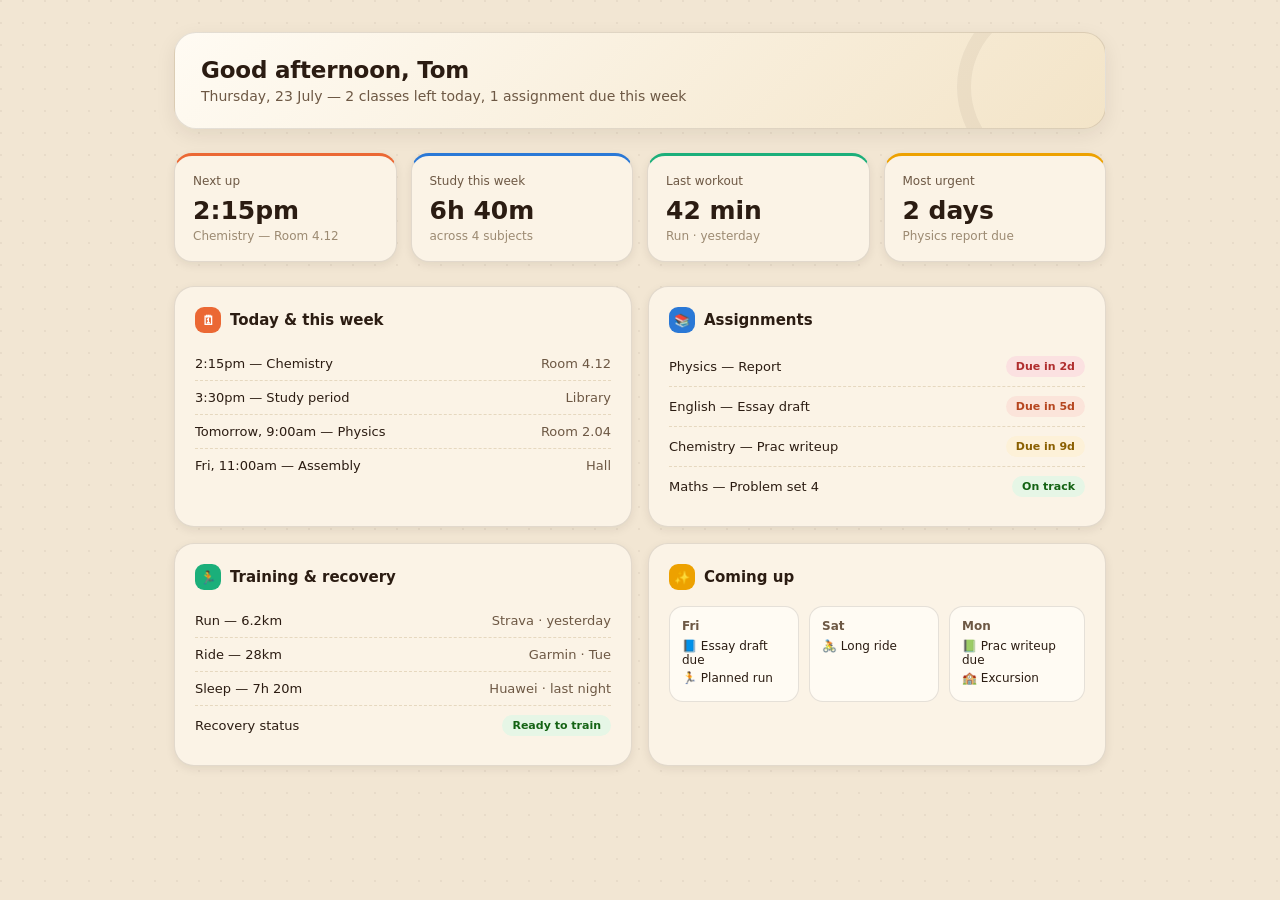
==== index.html @ a8276639 "Add files via upload" ====
<!DOCTYPE html>
<html lang="en">
<head>
<meta charset="UTF-8">
<meta name="viewport" content="width=device-width, initial-scale=1.0">
<title>Dashboard</title>
<style>
  :root {
    --font: system-ui, -apple-system, "Segoe UI", sans-serif;

    /* warm "coffee" neutrals */
    --page-plane: #f2e6d3;
    --surface-1: #fbf3e6;
    --surface-raised: #fffbf3;
    --text-primary: #2b1c12;   /* cocoa, not pure black */
    --text-secondary: #6d5844; /* mocha */
    --muted: #9c8a72;
    --gridline: #e6d8bf;
    --border: rgba(43,28,18,0.12);
    --shadow: rgba(43,28,18,0.08);

    /* kept exactly: category + urgency colour coding */
    --blue: #2a78d6;    /* study */
    --orange: #eb6834;  /* timetable */
    --aqua: #1baf7a;    /* training/health */
    --yellow: #eda100;  /* events */

    --good: #146314;      --good-bg: #e6f6e6;
    --warning: #8a5f00;   --warning-bg: #fdf1d8;
    --serious: #b6461f;   --serious-bg: #fbe4da;
    --critical: #b02e2e;  --critical-bg: #fbe1e1;
  }

  * { box-sizing: border-box; }

  body {
    margin: 0;
    font-family: var(--font);
    color: var(--text-primary);
    background-color: var(--page-plane);
    background-image:
      radial-gradient(circle at 1px 1px, rgba(43,28,18,0.05) 1px, transparent 0);
    background-size: 22px 22px;
  }

  .page { max-width: 980px; margin: 0 auto; padding: 32px 24px 60px; }

  /* header banner */
  .banner {
    position: relative;
    background: linear-gradient(135deg, var(--surface-raised) 0%, #f3e4c8 100%);
    border: 1px solid var(--border);
    border-radius: 22px;
    padding: 24px 26px;
    margin-bottom: 24px;
    overflow: hidden;
    box-shadow: 0 6px 20px var(--shadow);
  }
  .banner::after {
    content: "";
    position: absolute;
    right: -40px; top: -40px;
    width: 160px; height: 160px;
    border-radius: 50%;
    border: 14px solid rgba(43,28,18,0.05);
  }
  .banner h1 { font-size: 23px; margin: 0 0 5px; letter-spacing: -0.2px; }
  .banner p { margin: 0; color: var(--text-secondary); font-size: 14px; }

  /* stat tiles */
  .stat-row {
    display: grid;
    grid-template-columns: repeat(4, 1fr);
    gap: 14px;
    margin-bottom: 24px;
  }
  .stat-tile {
    background: var(--surface-1);
    border: 1px solid var(--border);
    border-radius: 18px;
    padding: 18px;
    box-shadow: 0 3px 10px var(--shadow);
    border-top: 3px solid var(--accent);
  }
  .stat-tile.study { --accent: var(--blue); }
  .stat-tile.timetable { --accent: var(--orange); }
  .stat-tile.training { --accent: var(--aqua); }
  .stat-tile.events { --accent: var(--yellow); }

  .stat-tile .label { font-size: 12px; color: var(--text-secondary); margin-bottom: 8px; }
  .stat-tile .value { font-size: 25px; font-weight: 650; }
  .stat-tile .sub { font-size: 12px; color: var(--muted); margin-top: 4px; }

  /* section cards */
  .grid { display: grid; grid-template-columns: 1fr 1fr; gap: 16px; }
  .card {
    background: var(--surface-1);
    border: 1px solid var(--border);
    border-radius: 20px;
    padding: 20px;
    box-shadow: 0 3px 10px var(--shadow);
  }
  .card h2 {
    font-size: 15px;
    margin: 0 0 14px;
    display: flex;
    align-items: center;
    gap: 9px;
  }
  .icon-chip {
    width: 26px; height: 26px;
    border-radius: 9px;
    display: flex; align-items: center; justify-content: center;
    font-size: 13px;
    color: #fff;
    background: var(--chip-color);
    flex-shrink: 0;
  }
  .card.timetable .icon-chip { --chip-color: var(--orange); }
  .card.study .icon-chip { --chip-color: var(--blue); }
  .card.training .icon-chip { --chip-color: var(--aqua); }
  .card.upcoming .icon-chip { --chip-color: var(--yellow); }

  .row {
    display: flex; justify-content: space-between; align-items: center;
    padding: 9px 0;
    border-bottom: 1px dashed var(--gridline);
    font-size: 13px;
  }
  .row:last-child { border-bottom: none; }
  .row .meta { color: var(--text-secondary); }

  .badge {
    font-size: 11px;
    font-weight: 700;
    padding: 4px 10px;
    border-radius: 999px;
    white-space: nowrap;
  }
  .badge.good { color: var(--good); background: var(--good-bg); }
  .badge.warning { color: var(--warning); background: var(--warning-bg); }
  .badge.serious { color: var(--serious); background: var(--serious-bg); }
  .badge.critical { color: var(--critical); background: var(--critical-bg); }

  .upcoming-strip { display: flex; gap: 10px; overflow-x: auto; margin-top: 16px; }
  .upcoming-day {
    background: var(--surface-raised);
    border: 1px solid var(--border);
    border-radius: 14px;
    padding: 12px;
    min-width: 130px;
  }
  .upcoming-day .d { font-size: 12px; color: var(--text-secondary); margin-bottom: 6px; font-weight: 600; }
  .upcoming-day .item { font-size: 12px; margin-bottom: 4px; display: flex; gap: 6px; align-items: center; }

  @media (max-width: 720px) {
    .stat-row { grid-template-columns: repeat(2, 1fr); }
    .grid { grid-template-columns: 1fr; }
  }
</style>
</head>
<body>

<div class="page">

  <div class="banner">
    <h1>Good afternoon, Tom</h1>
    <p>Thursday, 23 July — 2 classes left today, 1 assignment due this week</p>
  </div>

  <div class="stat-row">
    <div class="stat-tile timetable">
      <div class="label">Next up</div>
      <div class="value">2:15pm</div>
      <div class="sub">Chemistry — Room 4.12</div>
    </div>
    <div class="stat-tile study">
      <div class="label">Study this week</div>
      <div class="value">6h 40m</div>
      <div class="sub">across 4 subjects</div>
    </div>
    <div class="stat-tile training">
      <div class="label">Last workout</div>
      <div class="value">42 min</div>
      <div class="sub">Run · yesterday</div>
    </div>
    <div class="stat-tile events">
      <div class="label">Most urgent</div>
      <div class="value">2 days</div>
      <div class="sub">Physics report due</div>
    </div>
  </div>

  <div class="grid">
    <div class="card timetable">
      <h2><span class="icon-chip">🗓</span> Today &amp; this week</h2>
      <div class="row"><span>2:15pm — Chemistry</span><span class="meta">Room 4.12</span></div>
      <div class="row"><span>3:30pm — Study period</span><span class="meta">Library</span></div>
      <div class="row"><span>Tomorrow, 9:00am — Physics</span><span class="meta">Room 2.04</span></div>
      <div class="row"><span>Fri, 11:00am — Assembly</span><span class="meta">Hall</span></div>
    </div>

    <div class="card study">
      <h2><span class="icon-chip">📚</span> Assignments</h2>
      <div class="row"><span>Physics — Report</span><span class="badge critical">Due in 2d</span></div>
      <div class="row"><span>English — Essay draft</span><span class="badge serious">Due in 5d</span></div>
      <div class="row"><span>Chemistry — Prac writeup</span><span class="badge warning">Due in 9d</span></div>
      <div class="row"><span>Maths — Problem set 4</span><span class="badge good">On track</span></div>
    </div>

    <div class="card training">
      <h2><span class="icon-chip">🏃</span> Training &amp; recovery</h2>
      <div class="row"><span>Run — 6.2km</span><span class="meta">Strava · yesterday</span></div>
      <div class="row"><span>Ride — 28km</span><span class="meta">Garmin · Tue</span></div>
      <div class="row"><span>Sleep — 7h 20m</span><span class="meta">Huawei · last night</span></div>
      <div class="row"><span>Recovery status</span><span class="badge good">Ready to train</span></div>
    </div>

    <div class="card upcoming">
      <h2><span class="icon-chip">✨</span> Coming up</h2>
      <div class="upcoming-strip">
        <div class="upcoming-day">
          <div class="d">Fri</div>
          <div class="item">📘 Essay draft due</div>
          <div class="item">🏃 Planned run</div>
        </div>
        <div class="upcoming-day">
          <div class="d">Sat</div>
          <div class="item">🚴 Long ride</div>
        </div>
        <div class="upcoming-day">
          <div class="d">Mon</div>
          <div class="item">📗 Prac writeup due</div>
          <div class="item">🏫 Excursion</div>
        </div>
      </div>
    </div>
  </div>

</div>

</body>
</html>
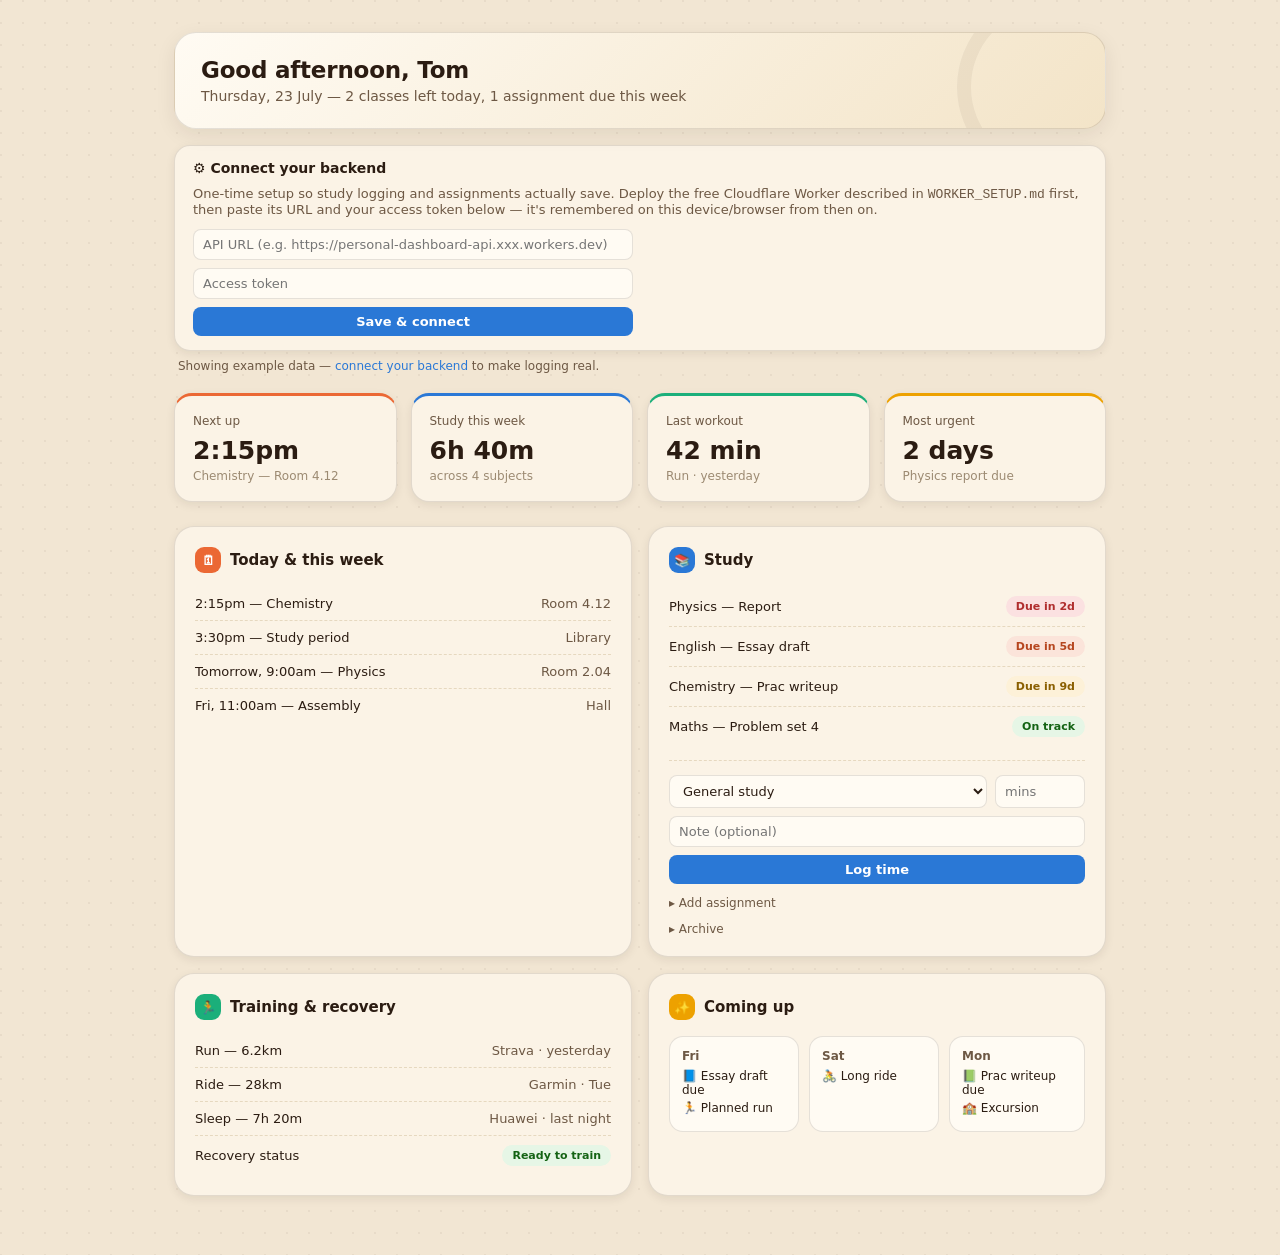
==== commit 69ae3f48: "Add files via upload" ====
--- a/index.html
+++ b/index.html
@@ -52,7 +52,7 @@
     border: 1px solid var(--border);
     border-radius: 22px;
     padding: 24px 26px;
-    margin-bottom: 24px;
+    margin-bottom: 16px;
     overflow: hidden;
     box-shadow: 0 6px 20px var(--shadow);
   }
@@ -66,6 +66,21 @@
   }
   .banner h1 { font-size: 23px; margin: 0 0 5px; letter-spacing: -0.2px; }
   .banner p { margin: 0; color: var(--text-secondary); font-size: 14px; }
+
+  /* connect panel */
+  #connectPanel {
+    background: var(--surface-1);
+    border: 1px solid var(--border);
+    border-radius: 16px;
+    padding: 14px 18px;
+    margin-bottom: 8px;
+    box-shadow: 0 3px 10px var(--shadow);
+  }
+  #connectPanel summary { cursor: pointer; font-size: 14px; font-weight: 650; list-style: none; }
+  #connectPanel summary::-webkit-details-marker { display: none; }
+  #connectPanel[open] summary { margin-bottom: 10px; }
+  #connectStatus { font-size: 12px; color: var(--text-secondary); margin: 0 4px 20px; }
+  #connectStatus a { color: var(--blue); cursor: pointer; }
 
   /* stat tiles */
   .stat-row {
@@ -126,6 +141,7 @@
     padding: 9px 0;
     border-bottom: 1px dashed var(--gridline);
     font-size: 13px;
+    gap: 10px;
   }
   .row:last-child { border-bottom: none; }
   .row .meta { color: var(--text-secondary); }
@@ -153,6 +169,48 @@
   .upcoming-day .d { font-size: 12px; color: var(--text-secondary); margin-bottom: 6px; font-weight: 600; }
   .upcoming-day .item { font-size: 12px; margin-bottom: 4px; display: flex; gap: 6px; align-items: center; }
 
+  /* forms (log time, add assignment, connect panel) */
+  input[type="text"], input[type="number"], input[type="date"], input[type="password"], select {
+    padding: 7px 9px;
+    border-radius: 8px;
+    border: 1px solid var(--border);
+    font-family: var(--font);
+    font-size: 13px;
+    background: var(--surface-raised);
+    color: var(--text-primary);
+  }
+  button {
+    padding: 7px 12px;
+    border-radius: 8px;
+    border: none;
+    background: var(--blue);
+    color: #fff;
+    font-family: var(--font);
+    font-size: 13px;
+    font-weight: 650;
+    cursor: pointer;
+  }
+  .mini-btn { background: transparent; padding: 2px 4px; font-size: 13px; }
+
+  .mini-form {
+    display: flex; flex-direction: column; gap: 8px;
+    margin-top: 14px; padding-top: 14px;
+    border-top: 1px dashed var(--gridline);
+  }
+  .mini-form-row { display: flex; gap: 8px; }
+  .mini-form-row select { flex: 1; }
+  .mini-form-row input[type="number"] { width: 90px; flex: none; }
+  .mini-form input[type="text"] { width: 100%; }
+
+  details.inline-toggle summary {
+    cursor: pointer; font-size: 12px; color: var(--text-secondary);
+    margin-top: 12px; list-style: none;
+  }
+  details.inline-toggle summary::-webkit-details-marker { display: none; }
+  details.inline-toggle summary::before { content: "▸ "; }
+  details.inline-toggle[open] summary::before { content: "▾ "; }
+  details.inline-toggle .row { font-size: 12px; }
+
   @media (max-width: 720px) {
     .stat-row { grid-template-columns: repeat(2, 1fr); }
     .grid { grid-template-columns: 1fr; }
@@ -167,6 +225,21 @@
     <h1>Good afternoon, Tom</h1>
     <p>Thursday, 23 July — 2 classes left today, 1 assignment due this week</p>
   </div>
+
+  <details id="connectPanel">
+    <summary>⚙ Connect your backend</summary>
+    <p style="font-size:13px;color:var(--text-secondary);margin:0 0 12px;">
+      One-time setup so study logging and assignments actually save. Deploy the free
+      Cloudflare Worker described in <code>WORKER_SETUP.md</code> first, then paste its URL and your
+      access token below — it's remembered on this device/browser from then on.
+    </p>
+    <div style="display:flex;flex-direction:column;gap:8px;max-width:440px;">
+      <input id="apiUrlInput" type="text" placeholder="API URL (e.g. https://personal-dashboard-api.xxx.workers.dev)">
+      <input id="apiTokenInput" type="password" placeholder="Access token">
+      <button type="button" onclick="saveConnection()">Save &amp; connect</button>
+    </div>
+  </details>
+  <div id="connectStatus">Showing example data — open "Connect your backend" above once it's deployed.</div>
 
   <div class="stat-row">
     <div class="stat-tile timetable">
@@ -176,8 +249,8 @@
     </div>
     <div class="stat-tile study">
       <div class="label">Study this week</div>
-      <div class="value">6h 40m</div>
-      <div class="sub">across 4 subjects</div>
+      <div class="value" id="studyWeekValue">6h 40m</div>
+      <div class="sub" id="studyWeekSub">across 4 subjects</div>
     </div>
     <div class="stat-tile training">
       <div class="label">Last workout</div>
@@ -186,8 +259,8 @@
     </div>
     <div class="stat-tile events">
       <div class="label">Most urgent</div>
-      <div class="value">2 days</div>
-      <div class="sub">Physics report due</div>
+      <div class="value" id="urgentValue">2 days</div>
+      <div class="sub" id="urgentSub">Physics report due</div>
     </div>
   </div>
 
@@ -201,11 +274,39 @@
     </div>
 
     <div class="card study">
-      <h2><span class="icon-chip">📚</span> Assignments</h2>
-      <div class="row"><span>Physics — Report</span><span class="badge critical">Due in 2d</span></div>
-      <div class="row"><span>English — Essay draft</span><span class="badge serious">Due in 5d</span></div>
-      <div class="row"><span>Chemistry — Prac writeup</span><span class="badge warning">Due in 9d</span></div>
-      <div class="row"><span>Maths — Problem set 4</span><span class="badge good">On track</span></div>
+      <h2><span class="icon-chip">📚</span> Study</h2>
+      <div id="assignmentsList">
+        <div class="row"><span>Physics — Report</span><span class="badge critical">Due in 2d</span></div>
+        <div class="row"><span>English — Essay draft</span><span class="badge serious">Due in 5d</span></div>
+        <div class="row"><span>Chemistry — Prac writeup</span><span class="badge warning">Due in 9d</span></div>
+        <div class="row"><span>Maths — Problem set 4</span><span class="badge good">On track</span></div>
+      </div>
+
+      <form id="logForm" class="mini-form">
+        <div class="mini-form-row">
+          <select id="logAssignment"><option value="">General study</option></select>
+          <input id="logMinutes" type="number" min="1" placeholder="mins">
+        </div>
+        <input id="logNote" type="text" placeholder="Note (optional)">
+        <button type="submit">Log time</button>
+      </form>
+
+      <details class="inline-toggle">
+        <summary>Add assignment</summary>
+        <form id="newAssignmentForm" class="mini-form" style="border-top:none;padding-top:0;margin-top:8px;">
+          <input id="newSubject" type="text" placeholder="Subject">
+          <input id="newTitle" type="text" placeholder="Title">
+          <input id="newDue" type="date">
+          <button type="submit">Add assignment</button>
+        </form>
+      </details>
+
+      <details class="inline-toggle">
+        <summary id="archiveToggle">Archive</summary>
+        <div id="archiveList">
+          <div class="row"><span class="meta">Connect your backend to see archived assignments.</span></div>
+        </div>
+      </details>
     </div>
 
     <div class="card training">
@@ -239,5 +340,174 @@
 
 </div>
 
+<script>
+  const LS_URL = 'dashApiUrl';
+  const LS_TOKEN = 'dashApiToken';
+
+  const getApiUrl = () => localStorage.getItem(LS_URL) || '';
+  const getApiToken = () => localStorage.getItem(LS_TOKEN) || '';
+
+  function saveConnection() {
+    const url = document.getElementById('apiUrlInput').value.trim().replace(/\/$/, '');
+    const token = document.getElementById('apiTokenInput').value.trim();
+    if (!url || !token) { alert('Please fill in both the API URL and the access token.'); return; }
+    localStorage.setItem(LS_URL, url);
+    localStorage.setItem(LS_TOKEN, token);
+    document.getElementById('connectPanel').open = false;
+    loadState();
+  }
+
+  async function apiFetch(path, opts) {
+    opts = opts || {};
+    const url = getApiUrl();
+    const token = getApiToken();
+    if (!url || !token) { const e = new Error('not-connected'); throw e; }
+    const res = await fetch(url + path, Object.assign({}, opts, {
+      headers: Object.assign({
+        'Content-Type': 'application/json',
+        'Authorization': 'Bearer ' + token,
+      }, opts.headers || {}),
+    }));
+    if (!res.ok) throw new Error('API error (' + res.status + ')');
+    return res.json();
+  }
+
+  function urgencyFor(dueDate) {
+    if (!dueDate) return { band: 'good', label: 'On track' };
+    const days = Math.ceil((new Date(dueDate + 'T00:00:00') - new Date()) / (1000 * 60 * 60 * 24));
+    if (days <= 2) return { band: 'critical', label: 'Due in ' + Math.max(days, 0) + 'd' };
+    if (days <= 5) return { band: 'serious', label: 'Due in ' + days + 'd' };
+    if (days <= 9) return { band: 'warning', label: 'Due in ' + days + 'd' };
+    return { band: 'good', label: days > 0 ? 'Due in ' + days + 'd' : 'On track' };
+  }
+
+  function fmtMinutes(mins) {
+    mins = mins || 0;
+    const h = Math.floor(mins / 60), m = mins % 60;
+    return h ? (h + 'h ' + m + 'm') : (m + 'm');
+  }
+
+  function escapeHtml(str) {
+    return String(str).replace(/[&<>"']/g, function (s) {
+      return { '&': '&amp;', '<': '&lt;', '>': '&gt;', '"': '&quot;', "'": '&#39;' }[s];
+    });
+  }
+
+  function renderAssignments(list) {
+    const el = document.getElementById('assignmentsList');
+    if (!list || !list.length) {
+      el.innerHTML = '<div class="row"><span class="meta">No active assignments — add one below.</span></div>';
+      return;
+    }
+    el.innerHTML = list.map(function (a) {
+      const u = urgencyFor(a.due_date);
+      return '<div class="row"><span>' + escapeHtml(a.subject) + ' — ' + escapeHtml(a.title) +
+        ' <span class="meta">(' + fmtMinutes(a.loggedMinutes) + ' logged)</span></span>' +
+        '<span style="display:flex;align-items:center;gap:6px;">' +
+        '<span class="badge ' + u.band + '">' + u.label + '</span>' +
+        '<button class="mini-btn" title="Archive" onclick="archiveAssignment(\'' + a.id + '\')">📥</button>' +
+        '</span></div>';
+    }).join('');
+  }
+
+  function renderArchive(list) {
+    const toggle = document.getElementById('archiveToggle');
+    const el = document.getElementById('archiveList');
+    toggle.textContent = 'Archive (' + list.length + ')';
+    if (!list.length) {
+      el.innerHTML = '<div class="row"><span class="meta">Nothing archived yet.</span></div>';
+      return;
+    }
+    el.innerHTML = list.map(function (a) {
+      return '<div class="row"><span>' + escapeHtml(a.subject) + ' — ' + escapeHtml(a.title) + '</span>' +
+        '<span class="meta">' + fmtMinutes(a.loggedMinutes) + ' total</span></div>';
+    }).join('');
+  }
+
+  function renderLogOptions(list) {
+    const sel = document.getElementById('logAssignment');
+    sel.innerHTML = '<option value="">General study</option>' + list.map(function (a) {
+      return '<option value="' + a.id + '">' + escapeHtml(a.subject) + ' — ' + escapeHtml(a.title) + '</option>';
+    }).join('');
+  }
+
+  async function loadState() {
+    const statusEl = document.getElementById('connectStatus');
+    try {
+      const state = await apiFetch('/api/state');
+      statusEl.innerHTML = 'Connected to your backend — <a onclick="document.getElementById(\'connectPanel\').open = true;">change</a>';
+      renderAssignments(state.assignments);
+      renderArchive(state.archive);
+      renderLogOptions(state.assignments);
+      document.getElementById('studyWeekValue').textContent = fmtMinutes(state.weekMinutes);
+      document.getElementById('studyWeekSub').textContent =
+        'across ' + state.subjectsThisWeek + ' subject' + (state.subjectsThisWeek === 1 ? '' : 's');
+      if (state.assignments.length) {
+        const soonest = state.assignments[0];
+        const u = urgencyFor(soonest.due_date);
+        document.getElementById('urgentValue').textContent = u.label.replace('Due in ', '');
+        document.getElementById('urgentSub').textContent = soonest.subject + ' ' + soonest.title;
+      }
+    } catch (err) {
+      if (err.message === 'not-connected') {
+        statusEl.innerHTML = 'Showing example data — <a onclick="document.getElementById(\'connectPanel\').open = true;">connect your backend</a> to make logging real.';
+      } else {
+        statusEl.innerHTML = 'Couldn\'t reach your backend (' + err.message + ') — <a onclick="document.getElementById(\'connectPanel\').open = true;">check connection</a>';
+      }
+    }
+  }
+
+  async function submitLog(ev) {
+    ev.preventDefault();
+    const assignmentId = document.getElementById('logAssignment').value || null;
+    const minutes = Number(document.getElementById('logMinutes').value);
+    const note = document.getElementById('logNote').value.trim();
+    if (!minutes || minutes <= 0) { alert('Enter how many minutes you studied.'); return; }
+    try {
+      await apiFetch('/api/log', { method: 'POST', body: JSON.stringify({ assignmentId: assignmentId, minutes: minutes, note: note }) });
+      document.getElementById('logMinutes').value = '';
+      document.getElementById('logNote').value = '';
+      loadState();
+    } catch (err) {
+      alert('Could not save: ' + err.message);
+    }
+  }
+
+  async function submitAssignment(ev) {
+    ev.preventDefault();
+    const subject = document.getElementById('newSubject').value.trim();
+    const title = document.getElementById('newTitle').value.trim();
+    const dueDate = document.getElementById('newDue').value;
+    if (!subject || !title) { alert('Subject and title are both required.'); return; }
+    try {
+      await apiFetch('/api/assignments', { method: 'POST', body: JSON.stringify({ subject: subject, title: title, dueDate: dueDate }) });
+      document.getElementById('newSubject').value = '';
+      document.getElementById('newTitle').value = '';
+      document.getElementById('newDue').value = '';
+      loadState();
+    } catch (err) {
+      alert('Could not save: ' + err.message);
+    }
+  }
+
+  async function archiveAssignment(id) {
+    try {
+      await apiFetch('/api/archive/' + id, { method: 'POST' });
+      loadState();
+    } catch (err) {
+      alert('Could not archive: ' + err.message);
+    }
+  }
+
+  window.addEventListener('DOMContentLoaded', function () {
+    if (!getApiUrl() || !getApiToken()) {
+      document.getElementById('connectPanel').open = true;
+    }
+    document.getElementById('logForm').addEventListener('submit', submitLog);
+    document.getElementById('newAssignmentForm').addEventListener('submit', submitAssignment);
+    loadState();
+  });
+</script>
+
 </body>
 </html>
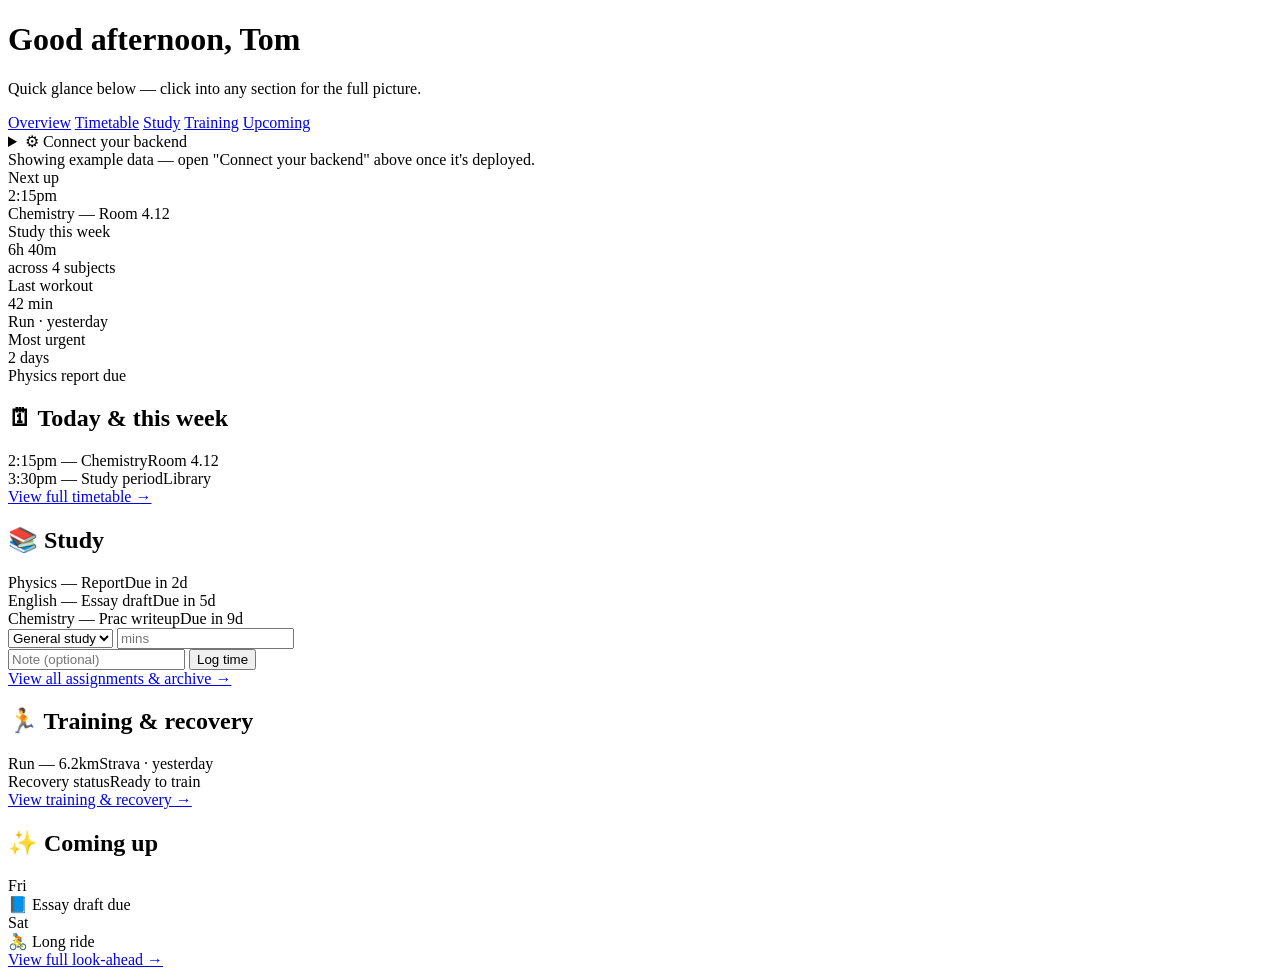
==== commit 180e186b: "Add files via upload" ====
--- a/index.html
+++ b/index.html
@@ -3,219 +3,8 @@
 <head>
 <meta charset="UTF-8">
 <meta name="viewport" content="width=device-width, initial-scale=1.0">
-<title>Dashboard</title>
-<style>
-  :root {
-    --font: system-ui, -apple-system, "Segoe UI", sans-serif;
-
-    /* warm "coffee" neutrals */
-    --page-plane: #f2e6d3;
-    --surface-1: #fbf3e6;
-    --surface-raised: #fffbf3;
-    --text-primary: #2b1c12;   /* cocoa, not pure black */
-    --text-secondary: #6d5844; /* mocha */
-    --muted: #9c8a72;
-    --gridline: #e6d8bf;
-    --border: rgba(43,28,18,0.12);
-    --shadow: rgba(43,28,18,0.08);
-
-    /* kept exactly: category + urgency colour coding */
-    --blue: #2a78d6;    /* study */
-    --orange: #eb6834;  /* timetable */
-    --aqua: #1baf7a;    /* training/health */
-    --yellow: #eda100;  /* events */
-
-    --good: #146314;      --good-bg: #e6f6e6;
-    --warning: #8a5f00;   --warning-bg: #fdf1d8;
-    --serious: #b6461f;   --serious-bg: #fbe4da;
-    --critical: #b02e2e;  --critical-bg: #fbe1e1;
-  }
-
-  * { box-sizing: border-box; }
-
-  body {
-    margin: 0;
-    font-family: var(--font);
-    color: var(--text-primary);
-    background-color: var(--page-plane);
-    background-image:
-      radial-gradient(circle at 1px 1px, rgba(43,28,18,0.05) 1px, transparent 0);
-    background-size: 22px 22px;
-  }
-
-  .page { max-width: 980px; margin: 0 auto; padding: 32px 24px 60px; }
-
-  /* header banner */
-  .banner {
-    position: relative;
-    background: linear-gradient(135deg, var(--surface-raised) 0%, #f3e4c8 100%);
-    border: 1px solid var(--border);
-    border-radius: 22px;
-    padding: 24px 26px;
-    margin-bottom: 16px;
-    overflow: hidden;
-    box-shadow: 0 6px 20px var(--shadow);
-  }
-  .banner::after {
-    content: "";
-    position: absolute;
-    right: -40px; top: -40px;
-    width: 160px; height: 160px;
-    border-radius: 50%;
-    border: 14px solid rgba(43,28,18,0.05);
-  }
-  .banner h1 { font-size: 23px; margin: 0 0 5px; letter-spacing: -0.2px; }
-  .banner p { margin: 0; color: var(--text-secondary); font-size: 14px; }
-
-  /* connect panel */
-  #connectPanel {
-    background: var(--surface-1);
-    border: 1px solid var(--border);
-    border-radius: 16px;
-    padding: 14px 18px;
-    margin-bottom: 8px;
-    box-shadow: 0 3px 10px var(--shadow);
-  }
-  #connectPanel summary { cursor: pointer; font-size: 14px; font-weight: 650; list-style: none; }
-  #connectPanel summary::-webkit-details-marker { display: none; }
-  #connectPanel[open] summary { margin-bottom: 10px; }
-  #connectStatus { font-size: 12px; color: var(--text-secondary); margin: 0 4px 20px; }
-  #connectStatus a { color: var(--blue); cursor: pointer; }
-
-  /* stat tiles */
-  .stat-row {
-    display: grid;
-    grid-template-columns: repeat(4, 1fr);
-    gap: 14px;
-    margin-bottom: 24px;
-  }
-  .stat-tile {
-    background: var(--surface-1);
-    border: 1px solid var(--border);
-    border-radius: 18px;
-    padding: 18px;
-    box-shadow: 0 3px 10px var(--shadow);
-    border-top: 3px solid var(--accent);
-  }
-  .stat-tile.study { --accent: var(--blue); }
-  .stat-tile.timetable { --accent: var(--orange); }
-  .stat-tile.training { --accent: var(--aqua); }
-  .stat-tile.events { --accent: var(--yellow); }
-
-  .stat-tile .label { font-size: 12px; color: var(--text-secondary); margin-bottom: 8px; }
-  .stat-tile .value { font-size: 25px; font-weight: 650; }
-  .stat-tile .sub { font-size: 12px; color: var(--muted); margin-top: 4px; }
-
-  /* section cards */
-  .grid { display: grid; grid-template-columns: 1fr 1fr; gap: 16px; }
-  .card {
-    background: var(--surface-1);
-    border: 1px solid var(--border);
-    border-radius: 20px;
-    padding: 20px;
-    box-shadow: 0 3px 10px var(--shadow);
-  }
-  .card h2 {
-    font-size: 15px;
-    margin: 0 0 14px;
-    display: flex;
-    align-items: center;
-    gap: 9px;
-  }
-  .icon-chip {
-    width: 26px; height: 26px;
-    border-radius: 9px;
-    display: flex; align-items: center; justify-content: center;
-    font-size: 13px;
-    color: #fff;
-    background: var(--chip-color);
-    flex-shrink: 0;
-  }
-  .card.timetable .icon-chip { --chip-color: var(--orange); }
-  .card.study .icon-chip { --chip-color: var(--blue); }
-  .card.training .icon-chip { --chip-color: var(--aqua); }
-  .card.upcoming .icon-chip { --chip-color: var(--yellow); }
-
-  .row {
-    display: flex; justify-content: space-between; align-items: center;
-    padding: 9px 0;
-    border-bottom: 1px dashed var(--gridline);
-    font-size: 13px;
-    gap: 10px;
-  }
-  .row:last-child { border-bottom: none; }
-  .row .meta { color: var(--text-secondary); }
-
-  .badge {
-    font-size: 11px;
-    font-weight: 700;
-    padding: 4px 10px;
-    border-radius: 999px;
-    white-space: nowrap;
-  }
-  .badge.good { color: var(--good); background: var(--good-bg); }
-  .badge.warning { color: var(--warning); background: var(--warning-bg); }
-  .badge.serious { color: var(--serious); background: var(--serious-bg); }
-  .badge.critical { color: var(--critical); background: var(--critical-bg); }
-
-  .upcoming-strip { display: flex; gap: 10px; overflow-x: auto; margin-top: 16px; }
-  .upcoming-day {
-    background: var(--surface-raised);
-    border: 1px solid var(--border);
-    border-radius: 14px;
-    padding: 12px;
-    min-width: 130px;
-  }
-  .upcoming-day .d { font-size: 12px; color: var(--text-secondary); margin-bottom: 6px; font-weight: 600; }
-  .upcoming-day .item { font-size: 12px; margin-bottom: 4px; display: flex; gap: 6px; align-items: center; }
-
-  /* forms (log time, add assignment, connect panel) */
-  input[type="text"], input[type="number"], input[type="date"], input[type="password"], select {
-    padding: 7px 9px;
-    border-radius: 8px;
-    border: 1px solid var(--border);
-    font-family: var(--font);
-    font-size: 13px;
-    background: var(--surface-raised);
-    color: var(--text-primary);
-  }
-  button {
-    padding: 7px 12px;
-    border-radius: 8px;
-    border: none;
-    background: var(--blue);
-    color: #fff;
-    font-family: var(--font);
-    font-size: 13px;
-    font-weight: 650;
-    cursor: pointer;
-  }
-  .mini-btn { background: transparent; padding: 2px 4px; font-size: 13px; }
-
-  .mini-form {
-    display: flex; flex-direction: column; gap: 8px;
-    margin-top: 14px; padding-top: 14px;
-    border-top: 1px dashed var(--gridline);
-  }
-  .mini-form-row { display: flex; gap: 8px; }
-  .mini-form-row select { flex: 1; }
-  .mini-form-row input[type="number"] { width: 90px; flex: none; }
-  .mini-form input[type="text"] { width: 100%; }
-
-  details.inline-toggle summary {
-    cursor: pointer; font-size: 12px; color: var(--text-secondary);
-    margin-top: 12px; list-style: none;
-  }
-  details.inline-toggle summary::-webkit-details-marker { display: none; }
-  details.inline-toggle summary::before { content: "▸ "; }
-  details.inline-toggle[open] summary::before { content: "▾ "; }
-  details.inline-toggle .row { font-size: 12px; }
-
-  @media (max-width: 720px) {
-    .stat-row { grid-template-columns: repeat(2, 1fr); }
-    .grid { grid-template-columns: 1fr; }
-  }
-</style>
+<title>Dashboard — Overview</title>
+<link rel="stylesheet" href="assets/style.css">
 </head>
 <body>
 
@@ -223,15 +12,23 @@
 
   <div class="banner">
     <h1>Good afternoon, Tom</h1>
-    <p>Thursday, 23 July — 2 classes left today, 1 assignment due this week</p>
+    <p id="bannerSub">Quick glance below — click into any section for the full picture.</p>
   </div>
+
+  <nav class="tabnav">
+    <a href="index.html">Overview</a>
+    <a href="timetable.html">Timetable</a>
+    <a href="study.html">Study</a>
+    <a href="training.html">Training</a>
+    <a href="upcoming.html">Upcoming</a>
+  </nav>
 
   <details id="connectPanel">
     <summary>⚙ Connect your backend</summary>
     <p style="font-size:13px;color:var(--text-secondary);margin:0 0 12px;">
       One-time setup so study logging and assignments actually save. Deploy the free
       Cloudflare Worker described in <code>WORKER_SETUP.md</code> first, then paste its URL and your
-      access token below — it's remembered on this device/browser from then on.
+      access token below — it's remembered on this device/browser from then on, on every page.
     </p>
     <div style="display:flex;flex-direction:column;gap:8px;max-width:440px;">
       <input id="apiUrlInput" type="text" placeholder="API URL (e.g. https://personal-dashboard-api.xxx.workers.dev)">
@@ -244,8 +41,8 @@
   <div class="stat-row">
     <div class="stat-tile timetable">
       <div class="label">Next up</div>
-      <div class="value">2:15pm</div>
-      <div class="sub">Chemistry — Room 4.12</div>
+      <div class="value" id="nextUpValue">2:15pm</div>
+      <div class="sub" id="nextUpSub">Chemistry — Room 4.12</div>
     </div>
     <div class="stat-tile study">
       <div class="label">Study this week</div>
@@ -254,8 +51,8 @@
     </div>
     <div class="stat-tile training">
       <div class="label">Last workout</div>
-      <div class="value">42 min</div>
-      <div class="sub">Run · yesterday</div>
+      <div class="value" id="lastWorkoutValue">42 min</div>
+      <div class="sub" id="lastWorkoutSub">Run · yesterday</div>
     </div>
     <div class="stat-tile events">
       <div class="label">Most urgent</div>
@@ -267,19 +64,19 @@
   <div class="grid">
     <div class="card timetable">
       <h2><span class="icon-chip">🗓</span> Today &amp; this week</h2>
-      <div class="row"><span>2:15pm — Chemistry</span><span class="meta">Room 4.12</span></div>
-      <div class="row"><span>3:30pm — Study period</span><span class="meta">Library</span></div>
-      <div class="row"><span>Tomorrow, 9:00am — Physics</span><span class="meta">Room 2.04</span></div>
-      <div class="row"><span>Fri, 11:00am — Assembly</span><span class="meta">Hall</span></div>
+      <div id="timetablePreview">
+        <div class="row"><span>2:15pm — Chemistry</span><span class="meta">Room 4.12</span></div>
+        <div class="row"><span>3:30pm — Study period</span><span class="meta">Library</span></div>
+      </div>
+      <a class="view-all" href="timetable.html">View full timetable →</a>
     </div>
 
     <div class="card study">
       <h2><span class="icon-chip">📚</span> Study</h2>
-      <div id="assignmentsList">
+      <div id="assignmentsPreview">
         <div class="row"><span>Physics — Report</span><span class="badge critical">Due in 2d</span></div>
         <div class="row"><span>English — Essay draft</span><span class="badge serious">Due in 5d</span></div>
         <div class="row"><span>Chemistry — Prac writeup</span><span class="badge warning">Due in 9d</span></div>
-        <div class="row"><span>Maths — Problem set 4</span><span class="badge good">On track</span></div>
       </div>
 
       <form id="logForm" class="mini-form">
@@ -291,136 +88,108 @@
         <button type="submit">Log time</button>
       </form>
 
-      <details class="inline-toggle">
-        <summary>Add assignment</summary>
-        <form id="newAssignmentForm" class="mini-form" style="border-top:none;padding-top:0;margin-top:8px;">
-          <input id="newSubject" type="text" placeholder="Subject">
-          <input id="newTitle" type="text" placeholder="Title">
-          <input id="newDue" type="date">
-          <button type="submit">Add assignment</button>
-        </form>
-      </details>
-
-      <details class="inline-toggle">
-        <summary id="archiveToggle">Archive</summary>
-        <div id="archiveList">
-          <div class="row"><span class="meta">Connect your backend to see archived assignments.</span></div>
-        </div>
-      </details>
+      <a class="view-all" href="study.html">View all assignments &amp; archive →</a>
     </div>
 
     <div class="card training">
       <h2><span class="icon-chip">🏃</span> Training &amp; recovery</h2>
-      <div class="row"><span>Run — 6.2km</span><span class="meta">Strava · yesterday</span></div>
-      <div class="row"><span>Ride — 28km</span><span class="meta">Garmin · Tue</span></div>
-      <div class="row"><span>Sleep — 7h 20m</span><span class="meta">Huawei · last night</span></div>
-      <div class="row"><span>Recovery status</span><span class="badge good">Ready to train</span></div>
+      <div id="trainingPreview">
+        <div class="row"><span>Run — 6.2km</span><span class="meta">Strava · yesterday</span></div>
+        <div class="row"><span>Recovery status</span><span class="badge good">Ready to train</span></div>
+      </div>
+      <a class="view-all" href="training.html">View training &amp; recovery →</a>
     </div>
 
     <div class="card upcoming">
       <h2><span class="icon-chip">✨</span> Coming up</h2>
-      <div class="upcoming-strip">
+      <div class="upcoming-strip" id="upcomingPreview">
         <div class="upcoming-day">
           <div class="d">Fri</div>
           <div class="item">📘 Essay draft due</div>
-          <div class="item">🏃 Planned run</div>
         </div>
         <div class="upcoming-day">
           <div class="d">Sat</div>
           <div class="item">🚴 Long ride</div>
         </div>
-        <div class="upcoming-day">
-          <div class="d">Mon</div>
-          <div class="item">📗 Prac writeup due</div>
-          <div class="item">🏫 Excursion</div>
-        </div>
-      </div>
+      </div>
+      <a class="view-all" href="upcoming.html">View full look-ahead →</a>
     </div>
   </div>
 
 </div>
 
+<script src="assets/app.js"></script>
 <script>
-  const LS_URL = 'dashApiUrl';
-  const LS_TOKEN = 'dashApiToken';
-
-  const getApiUrl = () => localStorage.getItem(LS_URL) || '';
-  const getApiToken = () => localStorage.getItem(LS_TOKEN) || '';
-
-  function saveConnection() {
-    const url = document.getElementById('apiUrlInput').value.trim().replace(/\/$/, '');
-    const token = document.getElementById('apiTokenInput').value.trim();
-    if (!url || !token) { alert('Please fill in both the API URL and the access token.'); return; }
-    localStorage.setItem(LS_URL, url);
-    localStorage.setItem(LS_TOKEN, token);
-    document.getElementById('connectPanel').open = false;
-    loadState();
-  }
-
-  async function apiFetch(path, opts) {
-    opts = opts || {};
-    const url = getApiUrl();
-    const token = getApiToken();
-    if (!url || !token) { const e = new Error('not-connected'); throw e; }
-    const res = await fetch(url + path, Object.assign({}, opts, {
-      headers: Object.assign({
-        'Content-Type': 'application/json',
-        'Authorization': 'Bearer ' + token,
-      }, opts.headers || {}),
-    }));
-    if (!res.ok) throw new Error('API error (' + res.status + ')');
-    return res.json();
-  }
-
-  function urgencyFor(dueDate) {
-    if (!dueDate) return { band: 'good', label: 'On track' };
-    const days = Math.ceil((new Date(dueDate + 'T00:00:00') - new Date()) / (1000 * 60 * 60 * 24));
-    if (days <= 2) return { band: 'critical', label: 'Due in ' + Math.max(days, 0) + 'd' };
-    if (days <= 5) return { band: 'serious', label: 'Due in ' + days + 'd' };
-    if (days <= 9) return { band: 'warning', label: 'Due in ' + days + 'd' };
-    return { band: 'good', label: days > 0 ? 'Due in ' + days + 'd' : 'On track' };
-  }
-
-  function fmtMinutes(mins) {
-    mins = mins || 0;
-    const h = Math.floor(mins / 60), m = mins % 60;
-    return h ? (h + 'h ' + m + 'm') : (m + 'm');
-  }
-
-  function escapeHtml(str) {
-    return String(str).replace(/[&<>"']/g, function (s) {
-      return { '&': '&amp;', '<': '&lt;', '>': '&gt;', '"': '&quot;', "'": '&#39;' }[s];
+  function renderAssignmentsPreview(list) {
+    const el = document.getElementById('assignmentsPreview');
+    if (!list || !list.length) {
+      el.innerHTML = '<div class="empty-state">No active assignments.</div>';
+      return;
+    }
+    el.innerHTML = list.slice(0, 3).map(function (a) {
+      const u = urgencyFor(a.due_date);
+      return '<div class="row"><span>' + escapeHtml(a.subject) + ' — ' + escapeHtml(a.title) + '</span>' +
+        '<span class="badge ' + u.band + '">' + u.label + '</span></div>';
+    }).join('');
+  }
+
+  function renderTimetablePreview(timetable) {
+    const el = document.getElementById('timetablePreview');
+    if (!timetable || !timetable.today || !timetable.today.length) {
+      el.innerHTML = '<div class="empty-state">Nothing left today.</div>';
+      return;
+    }
+    el.innerHTML = timetable.today.slice(0, 3).map(function (p) {
+      return '<div class="row"><span>' + escapeHtml(p.time) + ' — ' + escapeHtml(p.subject) + '</span>' +
+        '<span class="meta">' + escapeHtml(p.location || '') + '</span></div>';
+    }).join('');
+
+    const nextUp = timetable.today[0];
+    if (nextUp) {
+      document.getElementById('nextUpValue').textContent = nextUp.time;
+      document.getElementById('nextUpSub').textContent = nextUp.subject + (nextUp.location ? ' — ' + nextUp.location : '');
+    } else {
+      document.getElementById('nextUpValue').textContent = '—';
+      document.getElementById('nextUpSub').textContent = 'Nothing left today';
+    }
+  }
+
+  function renderTrainingPreview(activities) {
+    const el = document.getElementById('trainingPreview');
+    if (!activities || !activities.recent || !activities.recent.length) {
+      el.innerHTML = '<div class="empty-state">No activity data yet — Strava/Garmin/Huawei sync is a future phase.</div>';
+      return;
+    }
+    el.innerHTML = activities.recent.slice(0, 2).map(function (act) {
+      return '<div class="row"><span>' + escapeHtml(act.title) + '</span>' +
+        '<span class="meta">' + escapeHtml(act.source) + ' · ' + escapeHtml(act.when) + '</span></div>';
+    }).join('');
+    if (activities.recoveryStatus) {
+      document.getElementById('lastWorkoutValue').textContent = activities.recent[0].duration || '—';
+      document.getElementById('lastWorkoutSub').textContent = activities.recent[0].title + ' · ' + activities.recent[0].when;
+    }
+  }
+
+  function renderUpcomingPreview(assignments) {
+    const el = document.getElementById('upcomingPreview');
+    if (!assignments || !assignments.length) {
+      el.innerHTML = '<div class="empty-state">Nothing coming up.</div>';
+      return;
+    }
+    const byDay = {};
+    assignments.forEach(function (a) {
+      if (!a.due_date) return;
+      const d = new Date(a.due_date + 'T00:00:00');
+      const key = d.toLocaleDateString(undefined, { weekday: 'short' });
+      (byDay[key] = byDay[key] || []).push(a);
     });
-  }
-
-  function renderAssignments(list) {
-    const el = document.getElementById('assignmentsList');
-    if (!list || !list.length) {
-      el.innerHTML = '<div class="row"><span class="meta">No active assignments — add one below.</span></div>';
-      return;
-    }
-    el.innerHTML = list.map(function (a) {
-      const u = urgencyFor(a.due_date);
-      return '<div class="row"><span>' + escapeHtml(a.subject) + ' — ' + escapeHtml(a.title) +
-        ' <span class="meta">(' + fmtMinutes(a.loggedMinutes) + ' logged)</span></span>' +
-        '<span style="display:flex;align-items:center;gap:6px;">' +
-        '<span class="badge ' + u.band + '">' + u.label + '</span>' +
-        '<button class="mini-btn" title="Archive" onclick="archiveAssignment(\'' + a.id + '\')">📥</button>' +
-        '</span></div>';
-    }).join('');
-  }
-
-  function renderArchive(list) {
-    const toggle = document.getElementById('archiveToggle');
-    const el = document.getElementById('archiveList');
-    toggle.textContent = 'Archive (' + list.length + ')';
-    if (!list.length) {
-      el.innerHTML = '<div class="row"><span class="meta">Nothing archived yet.</span></div>';
-      return;
-    }
-    el.innerHTML = list.map(function (a) {
-      return '<div class="row"><span>' + escapeHtml(a.subject) + ' — ' + escapeHtml(a.title) + '</span>' +
-        '<span class="meta">' + fmtMinutes(a.loggedMinutes) + ' total</span></div>';
+    const days = Object.keys(byDay).slice(0, 3);
+    if (!days.length) { el.innerHTML = '<div class="empty-state">Nothing coming up.</div>'; return; }
+    el.innerHTML = days.map(function (day) {
+      return '<div class="upcoming-day"><div class="d">' + day + '</div>' +
+        byDay[day].slice(0, 2).map(function (a) {
+          return '<div class="item">📘 ' + escapeHtml(a.title) + ' due</div>';
+        }).join('') + '</div>';
     }).join('');
   }
 
@@ -436,9 +205,11 @@
     try {
       const state = await apiFetch('/api/state');
       statusEl.innerHTML = 'Connected to your backend — <a onclick="document.getElementById(\'connectPanel\').open = true;">change</a>';
-      renderAssignments(state.assignments);
-      renderArchive(state.archive);
+      renderAssignmentsPreview(state.assignments);
       renderLogOptions(state.assignments);
+      renderTimetablePreview(state.timetable);
+      renderTrainingPreview(state.activities);
+      renderUpcomingPreview(state.assignments);
       document.getElementById('studyWeekValue').textContent = fmtMinutes(state.weekMinutes);
       document.getElementById('studyWeekSub').textContent =
         'across ' + state.subjectsThisWeek + ' subject' + (state.subjectsThisWeek === 1 ? '' : 's');
@@ -473,38 +244,11 @@
     }
   }
 
-  async function submitAssignment(ev) {
-    ev.preventDefault();
-    const subject = document.getElementById('newSubject').value.trim();
-    const title = document.getElementById('newTitle').value.trim();
-    const dueDate = document.getElementById('newDue').value;
-    if (!subject || !title) { alert('Subject and title are both required.'); return; }
-    try {
-      await apiFetch('/api/assignments', { method: 'POST', body: JSON.stringify({ subject: subject, title: title, dueDate: dueDate }) });
-      document.getElementById('newSubject').value = '';
-      document.getElementById('newTitle').value = '';
-      document.getElementById('newDue').value = '';
-      loadState();
-    } catch (err) {
-      alert('Could not save: ' + err.message);
-    }
-  }
-
-  async function archiveAssignment(id) {
-    try {
-      await apiFetch('/api/archive/' + id, { method: 'POST' });
-      loadState();
-    } catch (err) {
-      alert('Could not archive: ' + err.message);
-    }
-  }
-
   window.addEventListener('DOMContentLoaded', function () {
-    if (!getApiUrl() || !getApiToken()) {
+    if (!isConnected()) {
       document.getElementById('connectPanel').open = true;
     }
     document.getElementById('logForm').addEventListener('submit', submitLog);
-    document.getElementById('newAssignmentForm').addEventListener('submit', submitAssignment);
     loadState();
   });
 </script>
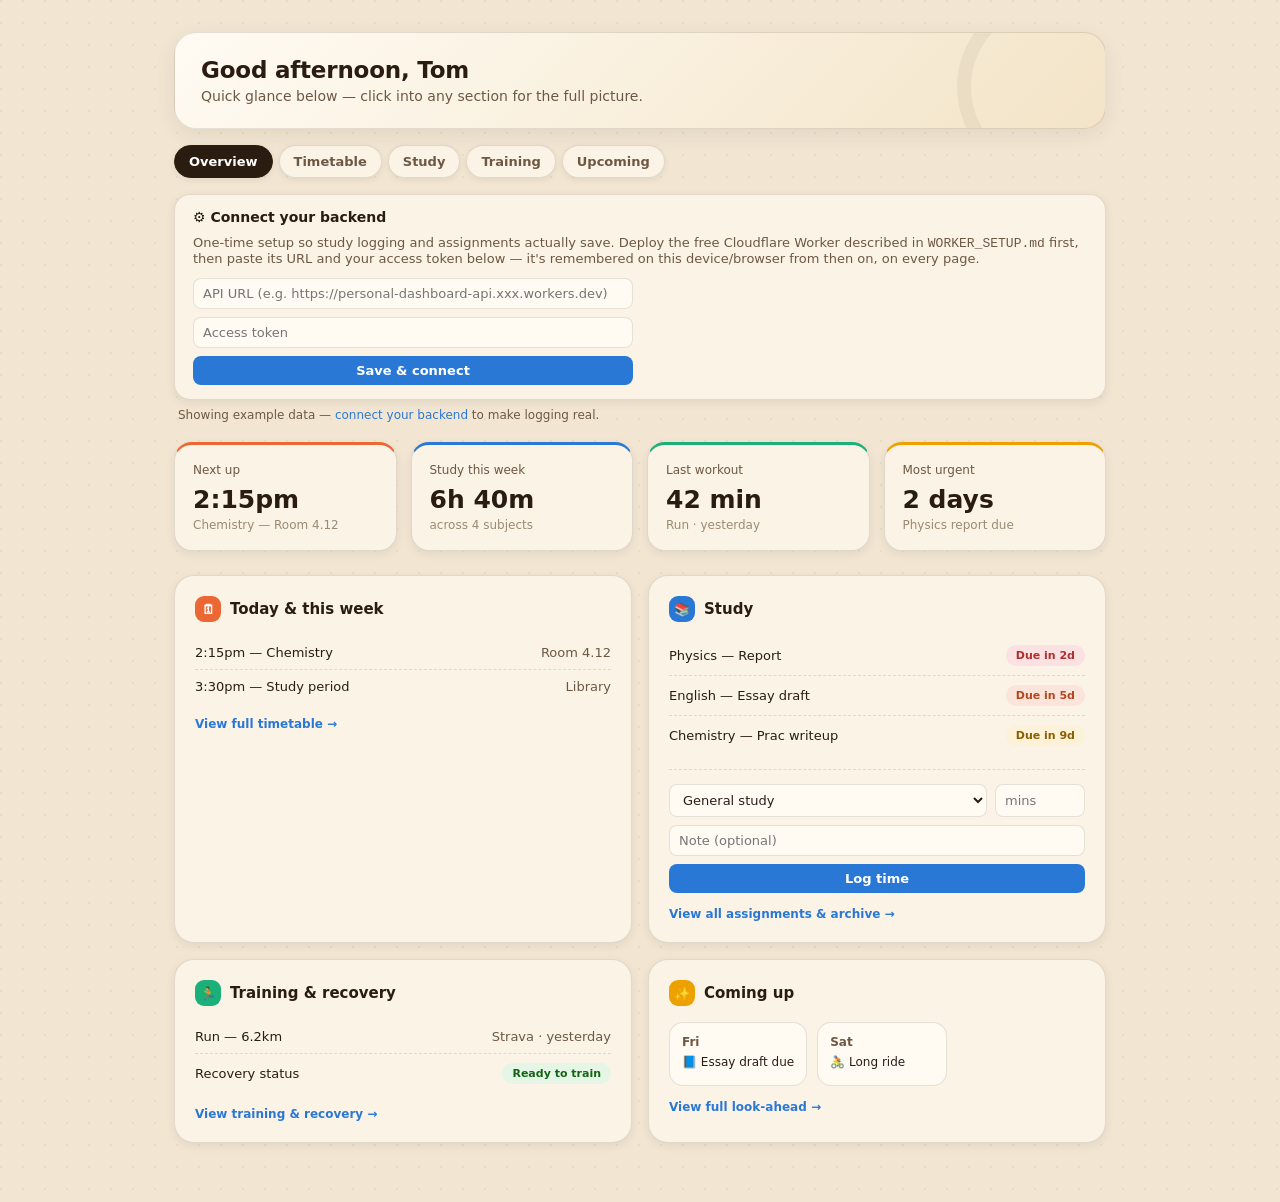
==== commit ce76a968: "Add files via upload" ====
--- a/index.html
+++ b/index.html
@@ -140,11 +140,15 @@
       return;
     }
     el.innerHTML = timetable.today.slice(0, 3).map(function (p) {
-      return '<div class="row"><span>' + escapeHtml(p.time) + ' — ' + escapeHtml(p.subject) + '</span>' +
+      const subjClass = p.cancelled ? 'cancelled-subject' : '';
+      const freeBadge = p.cancelled ? ' <span class="badge free">Free</span>' : '';
+      return '<div class="row"><span>' + escapeHtml(p.time) + ' — <span class="' + subjClass + '">' + escapeHtml(p.subject) + '</span>' + freeBadge + '</span>' +
         '<span class="meta">' + escapeHtml(p.location || '') + '</span></div>';
     }).join('');
 
-    const nextUp = timetable.today[0];
+    // "Next up" should skip cancelled periods — a free period isn't what's
+    // actually happening next.
+    const nextUp = timetable.today.find(function (p) { return !p.cancelled; });
     if (nextUp) {
       document.getElementById('nextUpValue').textContent = nextUp.time;
       document.getElementById('nextUpSub').textContent = nextUp.subject + (nextUp.location ? ' — ' + nextUp.location : '');
--- a/assets/style.css
+++ b/assets/style.css
@@ -0,0 +1,302 @@
+/* Shared coffee-theme stylesheet — used by every page (index.html, timetable.html,
+   study.html, training.html, upcoming.html) so the whole site stays visually
+   consistent from one shared file instead of copy-pasted <style> blocks. */
+
+:root {
+  --font: system-ui, -apple-system, "Segoe UI", sans-serif;
+
+  /* warm "coffee" neutrals */
+  --page-plane: #f2e6d3;
+  --surface-1: #fbf3e6;
+  --surface-raised: #fffbf3;
+  --text-primary: #2b1c12;   /* cocoa, not pure black */
+  --text-secondary: #6d5844; /* mocha */
+  --muted: #9c8a72;
+  --gridline: #e6d8bf;
+  --border: rgba(43,28,18,0.12);
+  --shadow: rgba(43,28,18,0.08);
+
+  /* kept exactly: category + urgency colour coding */
+  --blue: #2a78d6;    /* study */
+  --orange: #eb6834;  /* timetable */
+  --aqua: #1baf7a;    /* training/health */
+  --yellow: #eda100;  /* events */
+
+  --good: #146314;      --good-bg: #e6f6e6;
+  --warning: #8a5f00;   --warning-bg: #fdf1d8;
+  --serious: #b6461f;   --serious-bg: #fbe4da;
+  --critical: #b02e2e;  --critical-bg: #fbe1e1;
+}
+
+* { box-sizing: border-box; }
+
+body {
+  margin: 0;
+  font-family: var(--font);
+  color: var(--text-primary);
+  background-color: var(--page-plane);
+  background-image:
+    radial-gradient(circle at 1px 1px, rgba(43,28,18,0.05) 1px, transparent 0);
+  background-size: 22px 22px;
+}
+
+.page { max-width: 980px; margin: 0 auto; padding: 32px 24px 60px; }
+
+/* header banner */
+.banner {
+  position: relative;
+  background: linear-gradient(135deg, var(--surface-raised) 0%, #f3e4c8 100%);
+  border: 1px solid var(--border);
+  border-radius: 22px;
+  padding: 24px 26px;
+  margin-bottom: 16px;
+  overflow: hidden;
+  box-shadow: 0 6px 20px var(--shadow);
+}
+.banner::after {
+  content: "";
+  position: absolute;
+  right: -40px; top: -40px;
+  width: 160px; height: 160px;
+  border-radius: 50%;
+  border: 14px solid rgba(43,28,18,0.05);
+}
+.banner h1 { font-size: 23px; margin: 0 0 5px; letter-spacing: -0.2px; }
+.banner p { margin: 0; color: var(--text-secondary); font-size: 14px; }
+
+/* tab nav — same on every page, highlights the current one */
+.tabnav {
+  display: flex;
+  gap: 6px;
+  margin-bottom: 16px;
+  flex-wrap: wrap;
+}
+.tabnav a {
+  text-decoration: none;
+  font-size: 13px;
+  font-weight: 650;
+  color: var(--text-secondary);
+  background: var(--surface-1);
+  border: 1px solid var(--border);
+  padding: 8px 14px;
+  border-radius: 999px;
+  box-shadow: 0 2px 6px var(--shadow);
+}
+.tabnav a.active {
+  color: #fff;
+  background: var(--text-primary);
+  border-color: var(--text-primary);
+}
+
+/* detail-page header (title + back-to-overview link) */
+.page-header {
+  display: flex;
+  align-items: baseline;
+  justify-content: space-between;
+  margin: 4px 2px 16px;
+  flex-wrap: wrap;
+  gap: 6px;
+}
+.page-header h1 { font-size: 20px; margin: 0; }
+.page-header a.back {
+  font-size: 13px;
+  color: var(--text-secondary);
+  text-decoration: none;
+}
+.page-header a.back:hover { text-decoration: underline; }
+
+/* connect panel */
+#connectPanel {
+  background: var(--surface-1);
+  border: 1px solid var(--border);
+  border-radius: 16px;
+  padding: 14px 18px;
+  margin-bottom: 8px;
+  box-shadow: 0 3px 10px var(--shadow);
+}
+#connectPanel summary { cursor: pointer; font-size: 14px; font-weight: 650; list-style: none; }
+#connectPanel summary::-webkit-details-marker { display: none; }
+#connectPanel[open] summary { margin-bottom: 10px; }
+#connectStatus { font-size: 12px; color: var(--text-secondary); margin: 0 4px 20px; }
+#connectStatus a { color: var(--blue); cursor: pointer; }
+
+/* simple notice shown on detail pages when there's no saved connection */
+.notice {
+  background: var(--surface-1);
+  border: 1px solid var(--border);
+  border-radius: 16px;
+  padding: 14px 18px;
+  margin-bottom: 20px;
+  font-size: 13px;
+  color: var(--text-secondary);
+  box-shadow: 0 3px 10px var(--shadow);
+}
+.notice a { color: var(--blue); }
+
+/* stat tiles */
+.stat-row {
+  display: grid;
+  grid-template-columns: repeat(4, 1fr);
+  gap: 14px;
+  margin-bottom: 24px;
+}
+.stat-tile {
+  background: var(--surface-1);
+  border: 1px solid var(--border);
+  border-radius: 18px;
+  padding: 18px;
+  box-shadow: 0 3px 10px var(--shadow);
+  border-top: 3px solid var(--accent);
+}
+.stat-tile.study { --accent: var(--blue); }
+.stat-tile.timetable { --accent: var(--orange); }
+.stat-tile.training { --accent: var(--aqua); }
+.stat-tile.events { --accent: var(--yellow); }
+
+.stat-tile .label { font-size: 12px; color: var(--text-secondary); margin-bottom: 8px; }
+.stat-tile .value { font-size: 25px; font-weight: 650; }
+.stat-tile .sub { font-size: 12px; color: var(--muted); margin-top: 4px; }
+
+/* section cards */
+.grid { display: grid; grid-template-columns: 1fr 1fr; gap: 16px; }
+.grid.single { grid-template-columns: 1fr; }
+.card {
+  background: var(--surface-1);
+  border: 1px solid var(--border);
+  border-radius: 20px;
+  padding: 20px;
+  box-shadow: 0 3px 10px var(--shadow);
+}
+.card h2 {
+  font-size: 15px;
+  margin: 0 0 14px;
+  display: flex;
+  align-items: center;
+  gap: 9px;
+}
+.icon-chip {
+  width: 26px; height: 26px;
+  border-radius: 9px;
+  display: flex; align-items: center; justify-content: center;
+  font-size: 13px;
+  color: #fff;
+  background: var(--chip-color);
+  flex-shrink: 0;
+}
+.card.timetable .icon-chip { --chip-color: var(--orange); }
+.card.study .icon-chip { --chip-color: var(--blue); }
+.card.training .icon-chip { --chip-color: var(--aqua); }
+.card.upcoming .icon-chip { --chip-color: var(--yellow); }
+
+.row {
+  display: flex; justify-content: space-between; align-items: center;
+  padding: 9px 0;
+  border-bottom: 1px dashed var(--gridline);
+  font-size: 13px;
+  gap: 10px;
+}
+.row:last-child { border-bottom: none; }
+.row .meta { color: var(--text-secondary); }
+
+.badge {
+  font-size: 11px;
+  font-weight: 700;
+  padding: 4px 10px;
+  border-radius: 999px;
+  white-space: nowrap;
+}
+.badge.good { color: var(--good); background: var(--good-bg); }
+.badge.warning { color: var(--warning); background: var(--warning-bg); }
+.badge.serious { color: var(--serious); background: var(--serious-bg); }
+.badge.critical { color: var(--critical); background: var(--critical-bg); }
+
+.upcoming-strip { display: flex; gap: 10px; overflow-x: auto; margin-top: 16px; }
+.upcoming-day {
+  background: var(--surface-raised);
+  border: 1px solid var(--border);
+  border-radius: 14px;
+  padding: 12px;
+  min-width: 130px;
+  flex-shrink: 0;
+}
+.upcoming-day .d { font-size: 12px; color: var(--text-secondary); margin-bottom: 6px; font-weight: 600; }
+.upcoming-day .item { font-size: 12px; margin-bottom: 4px; display: flex; gap: 6px; align-items: center; }
+
+/* full-width list version of upcoming, for upcoming.html */
+.upcoming-list { display: flex; flex-direction: column; gap: 10px; margin-top: 4px; }
+.upcoming-list .upcoming-day { min-width: 0; width: 100%; }
+
+/* "view full X" link at the bottom of a home-page preview card */
+.view-all {
+  display: inline-block;
+  margin-top: 14px;
+  font-size: 12px;
+  font-weight: 650;
+  color: var(--blue);
+  text-decoration: none;
+}
+.view-all:hover { text-decoration: underline; }
+
+/* grouped sub-sections within a detail page (e.g. "Today", "This week") */
+.section-block { margin-bottom: 22px; }
+.section-block:last-child { margin-bottom: 0; }
+.section-block h3 {
+  font-size: 12px;
+  text-transform: uppercase;
+  letter-spacing: 0.04em;
+  color: var(--text-secondary);
+  margin: 0 0 8px;
+}
+
+.empty-state {
+  font-size: 13px;
+  color: var(--muted);
+  padding: 10px 0;
+}
+
+/* forms (log time, add assignment, connect panel) */
+input[type="text"], input[type="number"], input[type="date"], input[type="password"], select {
+  padding: 7px 9px;
+  border-radius: 8px;
+  border: 1px solid var(--border);
+  font-family: var(--font);
+  font-size: 13px;
+  background: var(--surface-raised);
+  color: var(--text-primary);
+}
+button {
+  padding: 7px 12px;
+  border-radius: 8px;
+  border: none;
+  background: var(--blue);
+  color: #fff;
+  font-family: var(--font);
+  font-size: 13px;
+  font-weight: 650;
+  cursor: pointer;
+}
+.mini-btn { background: transparent; padding: 2px 4px; font-size: 13px; }
+
+.mini-form {
+  display: flex; flex-direction: column; gap: 8px;
+  margin-top: 14px; padding-top: 14px;
+  border-top: 1px dashed var(--gridline);
+}
+.mini-form-row { display: flex; gap: 8px; }
+.mini-form-row select { flex: 1; }
+.mini-form-row input[type="number"] { width: 90px; flex: none; }
+.mini-form input[type="text"] { width: 100%; }
+
+details.inline-toggle summary {
+  cursor: pointer; font-size: 12px; color: var(--text-secondary);
+  margin-top: 12px; list-style: none;
+}
+details.inline-toggle summary::-webkit-details-marker { display: none; }
+details.inline-toggle summary::before { content: "▸ "; }
+details.inline-toggle[open] summary::before { content: "▾ "; }
+details.inline-toggle .row { font-size: 12px; }
+
+@media (max-width: 720px) {
+  .stat-row { grid-template-columns: repeat(2, 1fr); }
+  .grid { grid-template-columns: 1fr; }
+}
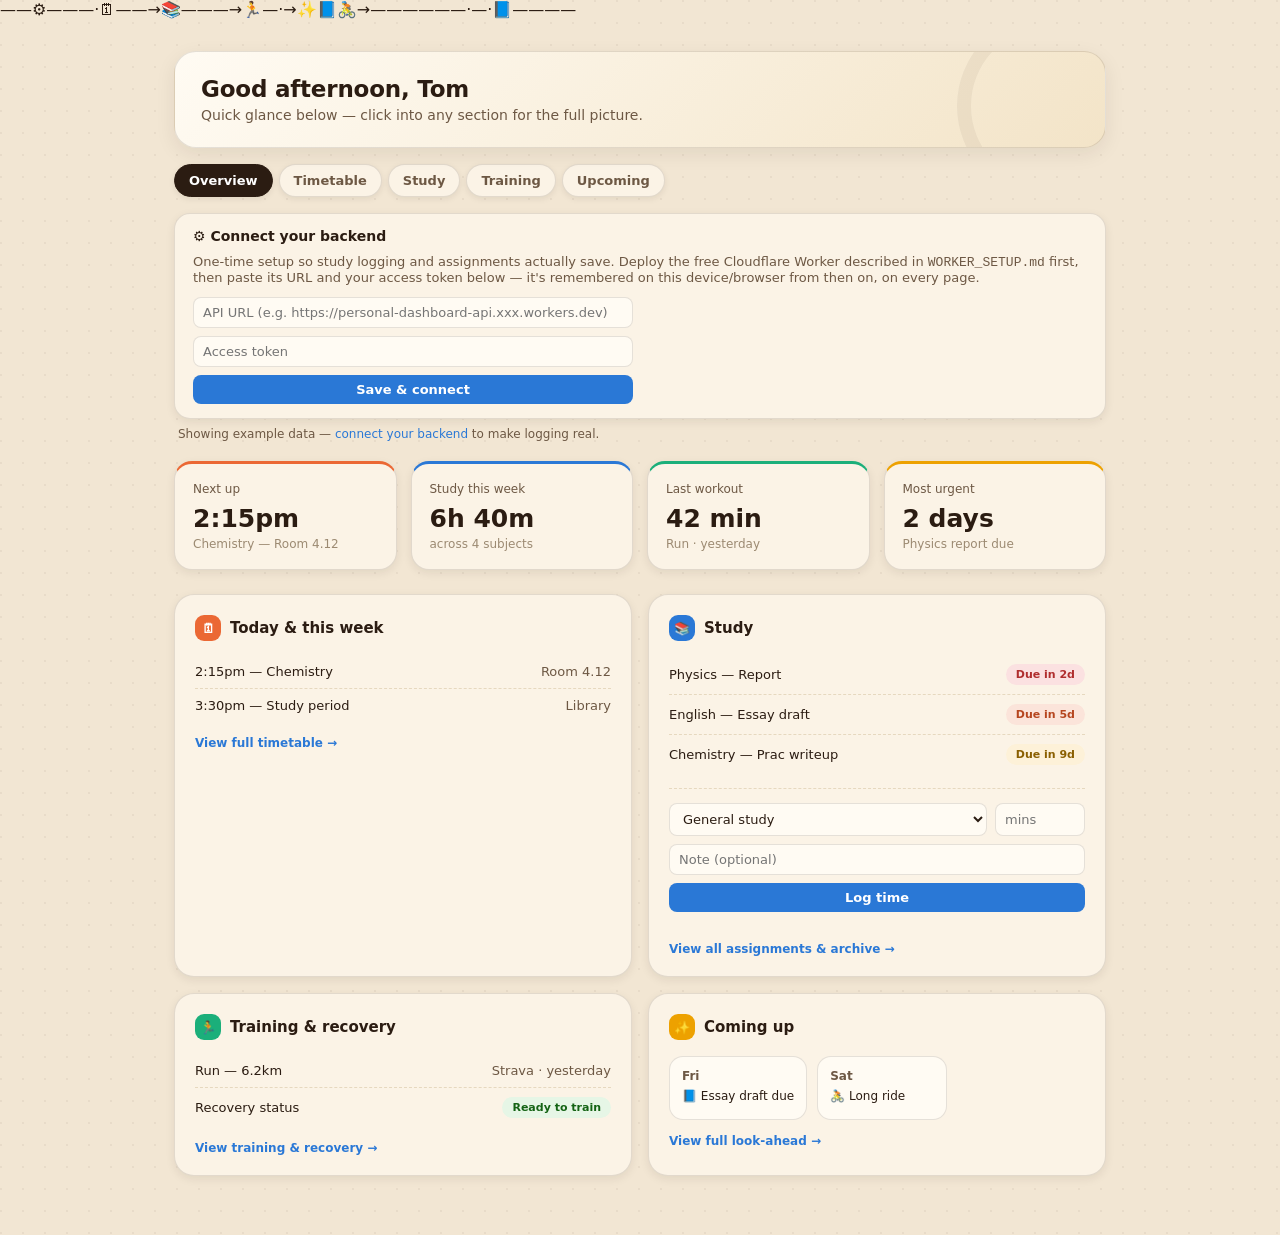
==== commit 51027740: "Update index.html" ====
--- a/index.html
+++ b/index.html
@@ -1,4 +1,4 @@
-<!DOCTYPE html>
+——⚙———·🗓——→📚———→🏃—·→✨📘🚴→——————·—·📘————<!DOCTYPE html>
 <html lang="en">
 <head>
 <meta charset="UTF-8">
--- a/assets/style.css
+++ b/assets/style.css
@@ -254,6 +254,96 @@
   padding: 10px 0;
 }
 
+/* enriched timetable entry (today's list): time/subject/free-badge on one
+   line, teacher/room/substitution note on a smaller line below */
+.period-entry {
+  padding: 9px 0;
+  border-bottom: 1px dashed var(--gridline);
+}
+.period-entry:last-child { border-bottom: none; }
+.period-entry-top {
+  display: flex;
+  align-items: center;
+  gap: 8px;
+  font-size: 13px;
+}
+.period-time { color: var(--text-secondary); font-size: 12px; min-width: 62px; flex-shrink: 0; }
+.period-subject { flex: 1; }
+.cancelled-subject { text-decoration: line-through; color: var(--muted); }
+.period-entry-meta { font-size: 11px; color: var(--text-secondary); margin-top: 3px; margin-left: 70px; }
+.badge.free { color: var(--muted); background: var(--gridline); }
+
+/* weekly cycle view — Week A / Week B blocks, each a 5-day column grid of
+   colour-coded class chips (styled after the HighHelp cycle view: no times,
+   just each day's classes top-to-bottom, coloured by subject). */
+.cycle-week-block { margin-bottom: 22px; }
+.cycle-week-block:last-child { margin-bottom: 0; }
+.cycle-week-title {
+  font-size: 11px;
+  text-transform: uppercase;
+  letter-spacing: 0.06em;
+  color: var(--text-secondary);
+  margin: 0 0 10px;
+  font-weight: 700;
+}
+.cycle-grid {
+  display: grid;
+  grid-template-columns: repeat(5, 1fr);
+  gap: 10px;
+}
+.cycle-day-col-header {
+  font-size: 11px;
+  font-weight: 650;
+  color: var(--text-secondary);
+  margin-bottom: 6px;
+  text-align: center;
+}
+.cycle-day-col { display: flex; flex-direction: column; gap: 6px; }
+.class-chip {
+  background: var(--surface-raised);
+  border: 1px solid var(--border);
+  border-left: 4px solid var(--chip-accent, var(--muted));
+  border-radius: 8px;
+  padding: 6px 8px;
+  font-size: 11px;
+}
+.class-chip .cs { font-weight: 650; }
+.class-chip .cr { color: var(--text-secondary); font-size: 10px; margin-top: 1px; }
+.class-chip.cancelled { opacity: 0.6; }
+
+@media (max-width: 720px) {
+  .cycle-grid { grid-template-columns: repeat(5, minmax(90px, 1fr)); overflow-x: auto; }
+}
+
+/* weekly grid table — days as columns, periods as rows (used for a fallback
+   plain view; kept for any list-shaped data that doesn't fit the cycle grid) */
+.timetable-table-wrap { overflow-x: auto; }
+.timetable-table { width: 100%; border-collapse: collapse; font-size: 12px; }
+.timetable-table th, .timetable-table td {
+  border: 1px solid var(--border);
+  padding: 8px 10px;
+  text-align: left;
+  vertical-align: top;
+}
+.timetable-table thead th {
+  background: var(--surface-raised);
+  font-size: 10px;
+  text-transform: uppercase;
+  letter-spacing: 0.03em;
+  color: var(--text-secondary);
+  white-space: nowrap;
+}
+.timetable-table tbody th {
+  background: var(--surface-raised);
+  font-size: 11px;
+  color: var(--text-secondary);
+  white-space: nowrap;
+  font-weight: 650;
+}
+.timetable-table td.empty-cell { color: var(--muted); text-align: center; }
+.cell-subject { font-weight: 650; }
+.cell-meta { color: var(--text-secondary); font-size: 10px; margin-top: 3px; }
+
 /* forms (log time, add assignment, connect panel) */
 input[type="text"], input[type="number"], input[type="date"], input[type="password"], select {
   padding: 7px 9px;
